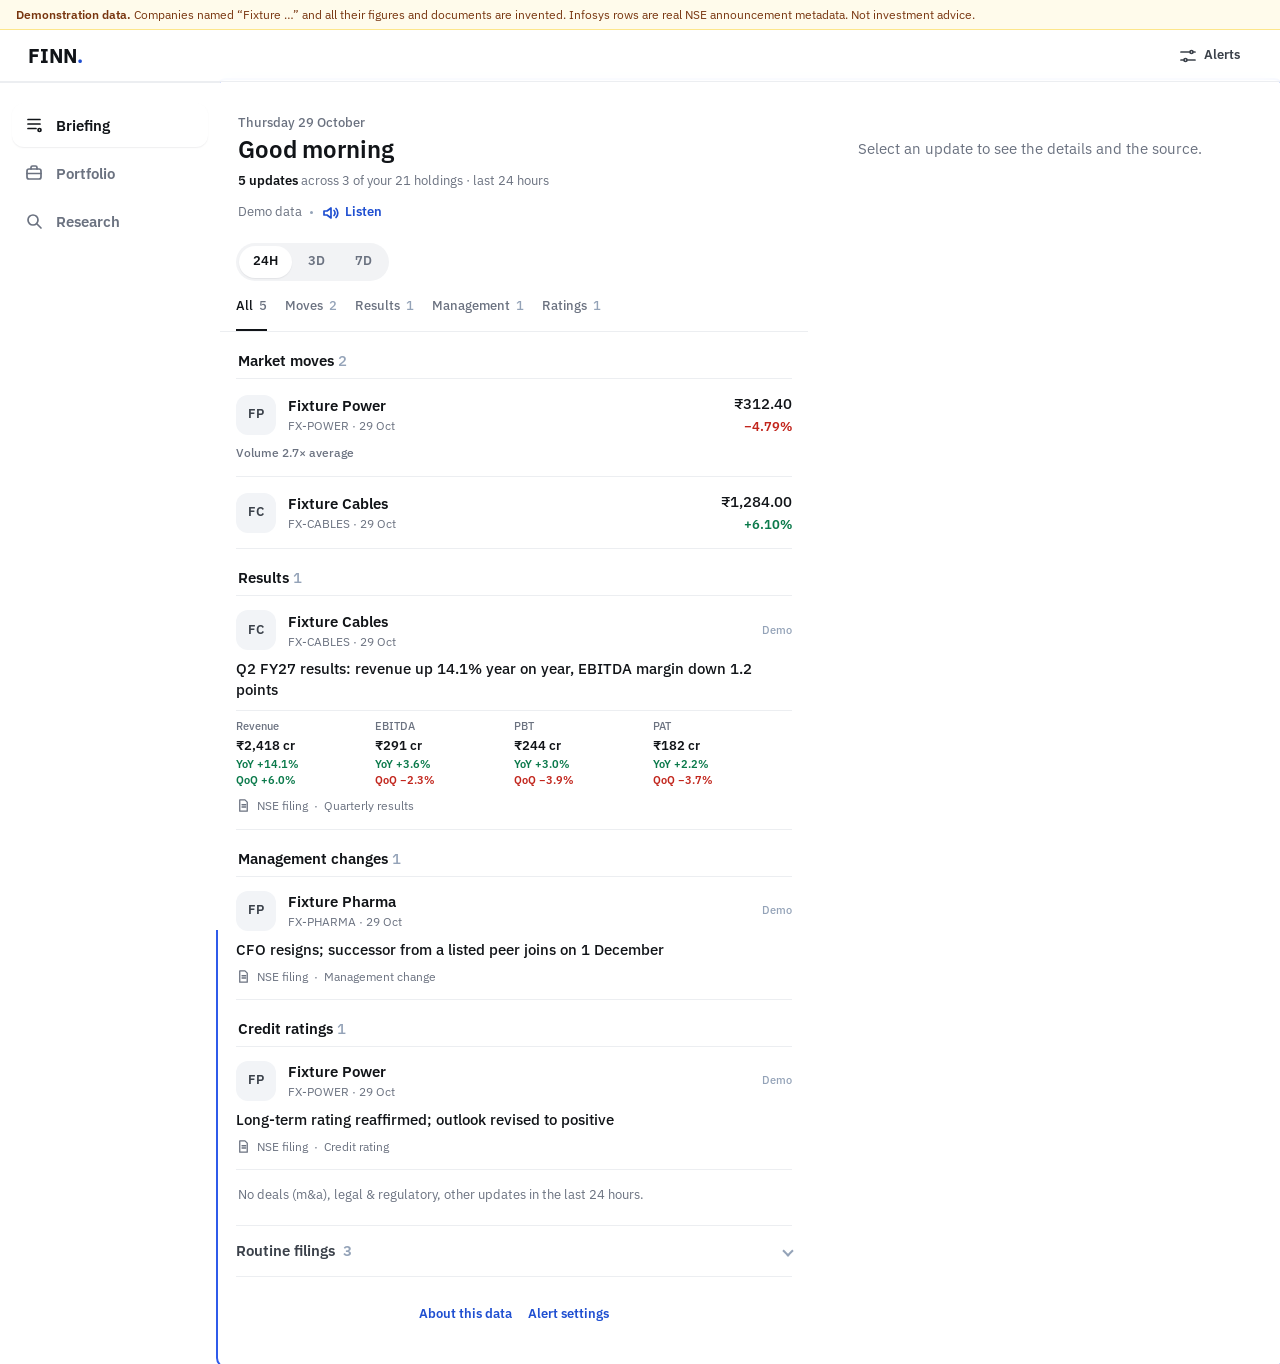
==== design/prototype/index.html @ c6825ba9 "FINN: Push briefing, Pull research, BSE filings" ====
<!DOCTYPE html>
<html lang="en-IN">
<head>
<meta charset="utf-8">
<meta name="viewport" content="width=device-width, initial-scale=1, viewport-fit=cover">
<title>FINN</title>
<meta name="theme-color" content="#FFFFFF">
<link rel="manifest" href="manifest.webmanifest">
<link rel="icon" href="icon.svg" type="image/svg+xml">
<link rel="apple-touch-icon" href="icon-192.png">
<meta name="apple-mobile-web-app-capable" content="yes">
<meta name="mobile-web-app-capable" content="yes">
<meta name="apple-mobile-web-app-title" content="FINN">
<link rel="preconnect" href="https://fonts.googleapis.com">
<link rel="preconnect" href="https://fonts.gstatic.com" crossorigin>
<link rel="stylesheet" href="https://fonts.googleapis.com/css2?family=IBM+Plex+Sans:ital,wght@0,400;0,500;0,600;0,700;1,400&display=swap">
<link rel="stylesheet" href="styles.css">
</head>
<body>
<a class="skip" href="#main">Skip to content</a>
<p class="banner" id="banner" role="note"><b>Demonstration data.</b> Companies named “Fixture …” and all their figures and documents are invented. Infosys rows are real NSE announcement metadata. Not investment advice.</p>
<header class="topbar">
  <a class="wordmark" href="#/briefing" aria-label="FINN home">FINN<span>.</span></a>
  <div class="top-actions">
    <button type="button" class="menu-btn" data-act="menu" aria-haspopup="dialog" aria-label="Alert settings">
      <svg class="ic" viewBox="0 0 20 20" aria-hidden="true"><path d="M3 6h9M15 6h2M3 14h3M9 14h8"/><circle cx="13.5" cy="6" r="1.5"/><circle cx="7.5" cy="14" r="1.5"/></svg><span class="lbl">Alerts</span>
    </button>
  </div>
</header>
<div class="frame">
  <nav class="nav" aria-label="Primary">
    <a href="#/briefing" data-nav="briefing"><svg class="ic" viewBox="0 0 20 20" aria-hidden="true"><path d="M4 4.5h12M4 9h12M4 13.5h8"/><circle cx="15.5" cy="15" r="1.5"/></svg>Briefing</a>
    <a href="#/portfolio" data-nav="portfolio"><svg class="ic" viewBox="0 0 20 20" aria-hidden="true"><rect x="3" y="6" width="14" height="10" rx="2"/><path d="M7 6V4.5A1.5 1.5 0 0 1 8.5 3h3A1.5 1.5 0 0 1 13 4.5V6M3 10.5h14"/></svg>Portfolio</a>
    <a href="#/research" data-nav="research"><svg class="ic" viewBox="0 0 20 20" aria-hidden="true"><circle cx="9" cy="9" r="5"/><path d="M13 13l4 4"/></svg>Research</a>
  </nav>
  <main id="main" tabindex="-1"><p class="empty" role="status">Loading FINN…</p></main>
</div>
<dialog id="dlg" aria-labelledby="dlg-title">
  <div class="dlg-in">
    <button type="button" class="dlg-close" aria-label="Close"><svg class="ic" viewBox="0 0 20 20" aria-hidden="true"><path d="M5 5l10 10M15 5L5 15"/></svg></button>
    <div id="dlg-body"></div>
  </div>
</dialog>
<div id="tip" role="tooltip" hidden></div>
<div id="toast" role="status" aria-live="polite" hidden></div>
<noscript><p style="padding:16px">FINN's prototype needs JavaScript.</p></noscript>
<script type="module" src="js/app.js"></script>
</body>
</html>
---- design/prototype/styles.css ----
/* FINN design system v3 — clean finance-app style (D-55). Tokens first; components after. */
:root {
  color-scheme: light;
  --bg: #F3F4F6;
  --surface: #FFFFFF;
  --ink: #0F172A;
  --ink-2: #334155;
  --muted: #64748B;
  --faint: #94A3B8;
  --rule: #E5E7EB;
  --rule-2: #D1D5DB;
  --accent: #2F5BEA;
  --accent-wash: #EEF2FF;
  --up: #047857;  --up-bg: #E6F6EF;
  --down: #C81E1E; --down-bg: #FDECEC;
  --part: #B45309; --part-bg: #FEF3E2;
  --s1: #3A6EA5; --s2: #C08A2E; --band: #C9D7EA;
  --focus: #2F5BEA;
  --sans: "IBM Plex Sans", system-ui, -apple-system, "Segoe UI", Roboto, sans-serif;
  --serif: var(--sans);
  --fs-xs: 12px; --fs-sm: 13px; --fs-md: 15px; --fs-lg: 17px; --fs-xl: 20px; --fs-2xl: 26px;
  --s-1: 4px; --s-2: 8px; --s-3: 12px; --s-4: 16px; --s-5: 20px; --s-6: 28px; --s-7: 40px;
  --r: 14px; --r-sm: 10px;
  --nav-h: 60px; --top-h: 52px; --rail-w: 220px;
  --shadow: 0 1px 2px rgba(15, 23, 42, .04), 0 1px 1px rgba(15, 23, 42, .03);
}
*, *::before, *::after { box-sizing: border-box; }
html { -webkit-text-size-adjust: 100%; }
body { margin: 0; background: var(--bg); color: var(--ink); font: 400 var(--fs-md)/1.45 var(--sans);
  font-variant-numeric: tabular-nums; -webkit-font-smoothing: antialiased; }
a { color: var(--accent); text-decoration: none; }
p { margin: 0 0 var(--s-2); }
button { font: inherit; color: inherit; }
:focus-visible { outline: 2px solid var(--focus); outline-offset: 2px; border-radius: 6px; }
.sr { position: absolute; width: 1px; height: 1px; overflow: hidden; clip: rect(0 0 0 0); white-space: nowrap; }
.skip { position: absolute; left: 8px; top: -40px; background: var(--surface); padding: 8px 12px; z-index: 50; border-radius: 8px; }
.skip:focus { top: 8px; }
.ic { width: 20px; height: 20px; fill: none; stroke: currentColor; stroke-width: 1.7; stroke-linecap: round; stroke-linejoin: round; flex: none; }
.ic.sm { width: 15px; height: 15px; }
.muted { color: var(--muted); } .small { font-size: var(--fs-sm); }
.note { font-size: var(--fs-sm); color: var(--muted); }
.caption { font-size: var(--fs-xs); color: var(--muted); margin-top: var(--s-2); }
.empty { color: var(--muted); padding: var(--s-4) 0; margin: 0; }

/* ---------- shell ---------- */
.banner { margin: 0; padding: 6px var(--s-4); background: #FFFBEB; color: #78350F; font-size: var(--fs-xs); border-bottom: 1px solid #FDE68A; }
.banner b { font-weight: 600; }
.banner.live { background: var(--surface); color: var(--muted); border-bottom-color: var(--rule); }
.topbar { position: sticky; top: 0; z-index: 10; height: var(--top-h); display: flex; align-items: center; justify-content: space-between;
  padding: 0 var(--s-4); background: rgba(243, 244, 246, .92); backdrop-filter: saturate(1.4) blur(10px); }
.wordmark { font: 700 20px/1 var(--sans); letter-spacing: -.005em; color: var(--ink); }
.wordmark span { color: var(--accent); }
.top-actions { display: flex; gap: 4px; }
.icon-btn, .menu-btn { width: 40px; height: 40px; display: grid; place-items: center; border: 0; border-radius: 999px; background: transparent; color: var(--ink-2); cursor: pointer; }
.icon-btn:hover, .menu-btn:hover { background: rgba(15, 23, 42, .06); }
.menu-btn .lbl { display: none; }
.nav { position: fixed; inset: auto 0 0 0; z-index: 10; display: grid; grid-template-columns: repeat(3, 1fr);
  height: calc(var(--nav-h) + env(safe-area-inset-bottom)); padding-bottom: env(safe-area-inset-bottom);
  background: var(--surface); border-top: 1px solid var(--rule); }
.nav a { display: flex; flex-direction: column; align-items: center; justify-content: center; gap: 3px; color: var(--faint); font-size: 11px; font-weight: 600; }
.nav a[aria-current="page"] { color: var(--accent); }
main { padding: var(--s-2) var(--s-4) calc(var(--nav-h) + var(--s-7)); outline: none; max-width: 720px; margin: 0 auto; }

/* ---------- primitives ---------- */
.card { background: var(--surface); border-radius: var(--r); box-shadow: var(--shadow); border: 1px solid rgba(229, 231, 235, .7); }
.card + .card { margin-top: var(--s-3); }
.list > .li + .li { border-top: 1px solid var(--rule); }
.pill { display: inline-flex; align-items: center; gap: 4px; padding: 3px 9px; border-radius: 999px; font-size: var(--fs-sm); font-weight: 600; white-space: nowrap; }
.pill.up { color: var(--up); background: var(--up-bg); } .pill.down { color: var(--down); background: var(--down-bg); }
.pill.flat { color: var(--muted); background: #F1F5F9; }
.chip-tag { display: inline-flex; align-items: center; gap: 4px; padding: 2px 8px; border-radius: 6px; font-size: 11px; font-weight: 600; color: var(--ink-2); background: #F1F5F9; white-space: nowrap; }
.chip-tag.warn { color: var(--part); background: var(--part-bg); }
.tag { display: inline-flex; align-items: center; margin-left: 6px; padding: 1px 6px; border-radius: 5px; font-size: 10.5px; font-weight: 600; color: var(--muted); background: #F1F5F9; letter-spacing: .01em; }
.tag.real { color: var(--accent); background: var(--accent-wash); margin-left: 0; }
.tag.news { color: var(--ink-2); background: #F1F5F9; margin-left: 0; }
.chg { white-space: nowrap; font-weight: 600; } .chg.up { color: var(--up); } .chg.down { color: var(--down); }
.btn { display: inline-flex; align-items: center; justify-content: center; gap: 6px; min-height: 40px; padding: 0 var(--s-4); border-radius: 999px;
  border: 1px solid var(--rule-2); background: var(--surface); font-size: var(--fs-sm); font-weight: 600; color: var(--ink); cursor: pointer; }
.btn:hover { border-color: var(--faint); }
.btn.primary { background: var(--accent); border-color: var(--accent); color: #fff; }
.btn.primary:hover { background: #2549C7; }
.btn.ghost { border-color: transparent; background: transparent; color: var(--accent); padding: 0 var(--s-2); }
.btn:disabled { opacity: .5; cursor: not-allowed; }
.btn[aria-pressed="true"] { border-color: var(--accent); color: var(--accent); }
.link { background: none; border: 0; padding: 0; color: var(--accent); cursor: pointer; font-size: inherit; font-weight: 600; }
.seg { display: inline-flex; padding: 3px; gap: 2px; border-radius: 999px; background: #E5E7EB; }
.seg-b { min-height: 32px; padding: 0 14px; border: 0; border-radius: 999px; background: transparent; font-size: var(--fs-sm); font-weight: 600; color: var(--muted); cursor: pointer; }
.seg-b[aria-pressed="true"] { background: var(--surface); color: var(--ink); box-shadow: var(--shadow); }
.avatar { width: 40px; height: 40px; flex: none; border-radius: 12px; display: grid; place-items: center; font-size: 13px; font-weight: 700;
  color: var(--accent); background: var(--accent-wash); letter-spacing: 0; }
.avatar.lg { width: 48px; height: 48px; border-radius: 14px; font-size: 16px; }
.back { display: inline-flex; align-items: center; gap: 2px; min-height: 40px; font-size: var(--fs-sm); font-weight: 600; color: var(--ink-2); margin-bottom: var(--s-1); }
.more { font-size: var(--fs-sm); font-weight: 600; }

/* ---------- briefing ---------- */
.hero { padding: var(--s-4) 2px var(--s-3); }
.hero .date { font-size: var(--fs-sm); color: var(--muted); font-weight: 500; margin-bottom: 2px; }
.hero h1 { font: 600 24px/1.2 var(--sans); letter-spacing: -.005em; margin: 0 0 var(--s-2); }
.hero .sum { font-size: var(--fs-md); color: var(--ink-2); margin-bottom: var(--s-3); }
.hero-meta { display: flex; align-items: center; flex-wrap: wrap; gap: var(--s-2); font-size: var(--fs-sm); color: var(--muted); }
.hero-meta .dot { width: 3px; height: 3px; border-radius: 50%; background: var(--faint); }
.hero-meta button { display: inline-flex; align-items: center; gap: 4px; background: none; border: 0; padding: 4px 0; color: var(--accent); font-weight: 600; font-size: var(--fs-sm); cursor: pointer; }
.toolbar { display: flex; align-items: center; justify-content: space-between; gap: var(--s-3); margin: var(--s-2) 0 var(--s-3); }
.chips { display: flex; gap: 8px; overflow-x: auto; scrollbar-width: none; margin: 0 calc(-1 * var(--s-4)) var(--s-3); padding: 2px var(--s-4); }
.chips::-webkit-scrollbar { display: none; }
.chip { flex: none; display: inline-flex; align-items: center; gap: 6px; min-height: 34px; padding: 0 14px; border-radius: 999px; border: 1px solid var(--rule-2);
  background: var(--surface); font-size: var(--fs-sm); font-weight: 600; color: var(--ink-2); cursor: pointer; }
.chip .n { color: var(--muted); font-weight: 600; }
.chip[aria-pressed="true"] { background: var(--ink); border-color: var(--ink); color: #fff; }
.chip[aria-pressed="true"] .n { color: rgba(255,255,255,.7); }
.chip.zero { color: var(--faint); }
.bsec { margin-top: var(--s-5); }
.sec-head { display: flex; align-items: baseline; justify-content: space-between; margin: 0 2px var(--s-2); }
.sec-title { font: 700 var(--fs-lg)/1.2 var(--sans); letter-spacing: 0; margin: 0; }
.sec-title .n { color: var(--faint); font-weight: 600; margin-left: 4px; }
.sec-sub { font-size: var(--fs-xs); color: var(--muted); }
.li { display: block; padding: 14px var(--s-4); color: var(--ink); position: relative; }
a.li:hover, .li.sel { background: #F8FAFC; }
.li.sel::before { content: ""; position: absolute; left: 0; top: 10px; bottom: 10px; width: 3px; border-radius: 3px; background: var(--accent); }
.li.older { opacity: .72; }
.li-top { display: flex; align-items: center; gap: var(--s-3); }
.li-co { flex: 1; min-width: 0; }
.li-co .nm { display: block; font-weight: 600; font-size: var(--fs-md); white-space: nowrap; overflow: hidden; text-overflow: ellipsis; }
.li-co .sub { display: block; font-size: var(--fs-xs); color: var(--muted); }
.li-right { text-align: right; }
.li-right .px { display: block; font-weight: 600; font-size: var(--fs-md); }
.li-head { font-size: var(--fs-md); font-weight: 500; line-height: 1.4; margin: 8px 0 0; display: -webkit-box; -webkit-line-clamp: 3; -webkit-box-orient: vertical; overflow: hidden; }
.li-meta { display: flex; align-items: center; flex-wrap: wrap; gap: 6px; margin-top: 8px; font-size: var(--fs-xs); color: var(--muted); }
.li-tags { display: flex; gap: 6px; flex-wrap: wrap; margin-top: 8px; }
.tiles { display: grid; grid-template-columns: repeat(4, 1fr); gap: 6px; margin-top: 10px; }
.tile { background: #F8FAFC; border-radius: var(--r-sm); padding: 8px; min-width: 0; }
.tile .k { display: block; font-size: 10.5px; color: var(--muted); font-weight: 600; text-transform: uppercase; letter-spacing: .04em; }
.tile .v { display: block; font-size: var(--fs-sm); font-weight: 700; margin: 2px 0 1px; white-space: nowrap; }
.tile .c { display: block; font-size: 11px; font-weight: 600; white-space: nowrap; }
.tile .c.up { color: var(--up); } .tile .c.down { color: var(--down); } .tile .c.na { color: var(--faint); }
.foot-links { display: flex; justify-content: center; gap: var(--s-4); margin: var(--s-6) 0 0; font-size: var(--fs-sm); }
.routine { margin-top: var(--s-5); }
.disclose { width: 100%; display: flex; align-items: center; gap: var(--s-2); min-height: 52px; padding: 0 var(--s-4); background: var(--surface); border: 1px solid rgba(229,231,235,.7);
  border-radius: var(--r); font-size: var(--fs-md); font-weight: 600; color: var(--ink-2); cursor: pointer; text-align: left; box-shadow: var(--shadow); }
.disclose .count { color: var(--faint); }
.disclose .chev { margin-left: auto; width: 8px; height: 8px; border-right: 2px solid var(--faint); border-bottom: 2px solid var(--faint); transform: rotate(45deg); }
.disclose[aria-expanded="true"] { border-radius: var(--r) var(--r) 0 0; }
.disclose[aria-expanded="true"] .chev { transform: rotate(-135deg); }
.rlist { list-style: none; margin: 0; padding: 0; background: var(--surface); border: 1px solid rgba(229,231,235,.7); border-top: 0; border-radius: 0 0 var(--r) var(--r); }
.rlist li { padding: 12px var(--s-4); border-top: 1px solid var(--rule); font-size: var(--fs-sm); display: grid; gap: 2px; }
.rlist li:first-child { border-top: 0; }
.rlist .meta { font-size: var(--fs-xs); color: var(--muted); }
.rlist .rt { color: var(--ink-2); }
.hidden-note { margin-top: var(--s-4); font-size: var(--fs-sm); color: var(--muted); text-align: center; }
.empty-card { padding: var(--s-6) var(--s-4); text-align: center; color: var(--muted); }

/* management change */
.person { margin-top: 10px; padding: 10px 12px; border-radius: var(--r-sm); background: #F8FAFC; }
.person-row { display: grid; grid-template-columns: auto 1fr; gap: 2px 10px; font-size: var(--fs-sm); }
.person-row .pk { color: var(--muted); } .person-row .pv { font-weight: 600; }
.person-bio { margin: 6px 0 0; font-size: var(--fs-sm); color: var(--ink-2); line-height: 1.5; }
.person-card .kv { margin-bottom: 8px; }
.person-brief { font-size: var(--fs-md); line-height: 1.6; color: var(--ink); margin: 8px 0 4px; }
.bio { margin: 8px 0 0; padding-left: 18px; font-size: var(--fs-sm); color: var(--ink-2); line-height: 1.55; }
.bio li { margin-bottom: 6px; }
.src-chip { display: inline-block; margin-left: 4px; padding: 0 6px; border-radius: 5px; background: var(--accent-wash); color: var(--accent); font-size: 11px; font-weight: 600; }
.more-row { width: 100%; min-height: 48px; border: 0; border-top: 1px solid var(--rule); background: transparent; color: var(--accent);
  font-size: var(--fs-sm); font-weight: 600; cursor: pointer; border-radius: 0 0 var(--r) var(--r); }
.empty-line { margin: var(--s-4) 2px 0; font-size: var(--fs-sm); color: var(--muted); }

/* touch feedback: every tappable surface responds the same way */
a.li:active, .more-row:active, .disclose:active { background: #EEF2F7; }
.btn:active, .chip:active, .seg-b:active, .icon-btn:active, .menu-btn:active, .remove:active { transform: scale(.97); }
.btn, .chip, .seg-b, .icon-btn, .menu-btn, .remove { transition: transform .08s ease, background-color .12s ease, border-color .12s ease; -webkit-tap-highlight-color: transparent; }
a, button { -webkit-tap-highlight-color: transparent; }
[aria-busy="true"] { cursor: progress; opacity: .7; }
dialog[open] { animation: sheet-up .2s ease-out; }
dialog[open]::backdrop { animation: fade-in .2s ease-out; }
@keyframes sheet-up { from { transform: translateY(24px); opacity: 0; } to { transform: none; opacity: 1; } }
@keyframes fade-in { from { opacity: 0; } to { opacity: 1; } }
#toast:not([hidden]) { animation: fade-in .15s ease-out; }

/* ---------- detail ---------- */
.detail { padding-top: var(--s-2); }
.detail .head { display: flex; gap: var(--s-3); align-items: center; margin-bottom: var(--s-3); }
.detail h2 { font: 700 var(--fs-xl)/1.3 var(--sans); letter-spacing: 0; margin: 0 0 var(--s-3); }
.detail h3, .label { font: 700 var(--fs-xs)/1 var(--sans); text-transform: uppercase; letter-spacing: .06em; color: var(--muted); margin: var(--s-5) 0 var(--s-2); }
.label .count, .label .muted { text-transform: none; letter-spacing: 0; }
.detail .lede, .lede { font-size: var(--fs-md); color: var(--ink-2); }
.detail .box { padding: var(--s-4); }
.detail-actions { display: flex; flex-wrap: wrap; gap: var(--s-2); margin-top: var(--s-4); }
.passage { margin: 0; padding: var(--s-3) var(--s-4); background: #F8FAFC; border-radius: var(--r-sm); border-left: 3px solid var(--accent); font-size: var(--fs-sm); line-height: 1.55; color: var(--ink-2); }
.kv { margin: 0; display: grid; gap: 0; }
.kv div { display: flex; justify-content: space-between; gap: var(--s-3); padding: 10px 0; border-top: 1px solid var(--rule); font-size: var(--fs-sm); }
.kv div:first-child { border-top: 0; }
.kv dt { color: var(--muted); } .kv dd { margin: 0; font-weight: 600; text-align: right; }
.reasons { margin: 0; padding-left: 18px; font-size: var(--fs-sm); color: var(--ink-2); }
details.why-rank summary { cursor: pointer; font-size: var(--fs-sm); font-weight: 600; color: var(--accent); list-style: none; min-height: 32px; display: flex; align-items: center; }
.pane-empty { color: var(--muted); padding-top: var(--s-7); text-align: center; }
.src, .cite { display: inline-flex; align-items: center; gap: 5px; background: none; border: 0; padding: 0; cursor: pointer; font-size: var(--fs-sm); font-weight: 600; color: var(--accent); text-align: left; }
.cite { padding: 0 5px; border-radius: 5px; background: var(--accent-wash); font-size: 11px; line-height: 17px; vertical-align: 2px; }

/* ---------- portfolio & company ---------- */
.searchbox { position: relative; margin: var(--s-2) 0 var(--s-3); }
.searchbox .ic { position: absolute; left: 14px; top: 13px; color: var(--faint); }
.searchbox input, .search input { width: 100%; min-height: 46px; padding: 0 14px 0 42px; border-radius: 12px; border: 1px solid var(--rule-2); background: var(--surface); font: inherit; color: var(--ink); }
.search input { padding-left: 14px; }
.searchbox input:focus, .search input:focus { outline: none; border-color: var(--accent); box-shadow: 0 0 0 3px var(--accent-wash); }
.results-pop .li { display: flex; align-items: center; gap: var(--s-3); }
.results-pop .add { display: flex; gap: 6px; }
.results-pop .btn { min-height: 32px; padding: 0 12px; }
.ph-head { display: flex; align-items: flex-end; justify-content: space-between; gap: var(--s-3); }
.remove { width: 32px; height: 32px; border-radius: 999px; border: 1px solid var(--rule-2); background: var(--surface); color: var(--down); cursor: pointer; display: grid; place-items: center; }
.co-hero { padding: var(--s-2) 2px var(--s-3); }
.co-hero .row1 { display: flex; align-items: center; gap: var(--s-3); }
.co-hero h1 { font: 700 var(--fs-xl)/1.2 var(--sans); margin: 0; letter-spacing: 0; }
.co-hero .sub { font-size: var(--fs-xs); color: var(--muted); }
.co-hero .quote { display: flex; align-items: baseline; gap: var(--s-2); margin-top: var(--s-3); }
.co-hero .big { font: 700 28px/1 var(--sans); letter-spacing: -.005em; }
.co-hero .asof { font-size: var(--fs-xs); color: var(--muted); margin-top: 4px; }
.spark { margin-top: var(--s-3); }
.tabs { position: sticky; top: var(--top-h); z-index: 5; display: flex; gap: 4px; overflow-x: auto; scrollbar-width: none; margin: var(--s-2) calc(-1 * var(--s-4)) var(--s-3);
  padding: 6px var(--s-4); background: rgba(243, 244, 246, .94); backdrop-filter: blur(8px); }
.tabs::-webkit-scrollbar { display: none; }
.tabs a { flex: none; min-height: 34px; display: flex; align-items: center; padding: 0 14px; border-radius: 999px; font-size: var(--fs-sm); font-weight: 600; color: var(--muted); }
.tabs a[aria-current="page"] { background: var(--ink); color: #fff; }
.stats { display: grid; grid-template-columns: repeat(2, 1fr); }
.stats div { padding: 12px var(--s-4); border-top: 1px solid var(--rule); }
.stats div:nth-child(-n+2) { border-top: 0; }
.stats div:nth-child(odd) { border-right: 1px solid var(--rule); }
.stats dt { font-size: var(--fs-xs); color: var(--muted); }
.stats dd { margin: 2px 0 0; font-weight: 700; font-size: var(--fs-md); }
.about { padding: var(--s-4); font-size: var(--fs-sm); color: var(--ink-2); line-height: 1.6; }
.doc-row { display: flex; align-items: center; justify-content: space-between; gap: var(--s-3); }
.doc-links { display: flex; gap: 6px; flex-wrap: wrap; }

/* ---------- tables, charts (shared) ---------- */
.tbl { width: 100%; border-collapse: collapse; font-size: var(--fs-sm); }
.tbl th, .tbl td { padding: 10px 8px; border-bottom: 1px solid var(--rule); text-align: left; font-weight: 400; }
.tbl thead th { font-size: var(--fs-xs); color: var(--muted); font-weight: 600; }
.tbl th[scope="row"] { color: var(--ink-2); font-weight: 500; }
.tbl .n { text-align: right; white-space: nowrap; }
.tbl tbody tr:last-child th, .tbl tbody tr:last-child td { border-bottom: 0; }
.card > .tbl th:first-child, .card > .scroll .tbl th:first-child { padding-left: var(--s-4); }
.card > .tbl td:last-child, .card > .scroll .tbl td:last-child, .card > .tbl th:last-child, .card > .scroll .tbl th:last-child { padding-right: var(--s-4); }
.scroll { overflow-x: auto; -webkit-overflow-scrolling: touch; }
.tbl.wide { min-width: 520px; }
.fig { margin: 0; padding: var(--s-4); }
.fig figcaption { display: flex; flex-direction: column; margin-bottom: var(--s-2); }
.fig figcaption b { font-weight: 700; } .fig figcaption span { font-size: var(--fs-xs); color: var(--muted); }
.chart { width: 100%; min-height: 40px; }
.chart svg { display: block; overflow: visible; }
.chart .grid { stroke: var(--rule); stroke-width: 1; shape-rendering: crispEdges; }
.chart .axis { stroke: var(--rule-2); }
.chart .tick { font: 500 11px var(--sans); fill: var(--faint); }
.chart .val { font: 700 12px var(--sans); fill: var(--ink); }
.chart .m-base { fill: #C7D2FE; } .chart .m-accent, .chart .s1 { fill: var(--accent); } .chart .s2 { fill: var(--s2); }
.chart .line { fill: none; stroke: var(--accent); stroke-width: 2; stroke-linejoin: round; stroke-linecap: round; }
.chart .line.up { stroke: var(--up); } .chart .line.down { stroke: var(--down); }
.chart .area.up { fill: var(--up-bg); } .chart .area.down { fill: var(--down-bg); }
.chart .dot { fill: var(--accent); stroke: var(--surface); stroke-width: 2; }
.chart .hit { fill: transparent; } .chart .hit:hover { fill: rgba(15, 23, 42, .04); }
.chart .bandr { fill: var(--band); } .chart .actual { stroke: var(--ink); stroke-width: 2; }
.legend { list-style: none; display: flex; gap: var(--s-4); margin: 0 0 var(--s-2); padding: 0; font-size: var(--fs-xs); color: var(--ink-2); }
.legend li { display: inline-flex; align-items: center; gap: 6px; }
.sw { width: 10px; height: 10px; border-radius: 3px; } .sw.s1 { background: var(--accent); } .sw.s2 { background: var(--s2); }
#tip { position: fixed; z-index: 40; pointer-events: none; padding: 5px 9px; border-radius: 8px; background: var(--ink); color: #fff; font-size: var(--fs-xs); white-space: nowrap; }
.tview summary { cursor: pointer; font-size: var(--fs-sm); color: var(--accent); font-weight: 600; min-height: 40px; display: flex; align-items: center; padding: 0 var(--s-4); }

/* ---------- fixture dossier, ledger, research (kept from v2) ---------- */
.page-head { padding: var(--s-3) 2px; }
.kicker { font-size: var(--fs-xs); color: var(--muted); font-weight: 600; text-transform: uppercase; letter-spacing: .05em; margin-bottom: var(--s-1); }
.h1 { font: 700 var(--fs-2xl)/1.15 var(--sans); letter-spacing: -.005em; margin: 0 0 var(--s-2); }
.h2 { font: 700 var(--fs-xl)/1.3 var(--sans); margin: 0 0 var(--s-2); }
.h3 { font: 600 var(--fs-md)/1.35 var(--sans); margin: 0; }
.meta { font-size: var(--fs-xs); color: var(--muted); margin: 0 0 var(--s-1); display: flex; flex-wrap: wrap; align-items: center; gap: 2px; }
.meta .co { color: var(--ink-2); font-weight: 600; } .dot-sep { margin: 0 4px; }
.co-head .price .pv { font-size: var(--fs-xl); font-weight: 700; }
.secnav { position: sticky; top: var(--top-h); z-index: 5; display: flex; gap: 4px; overflow-x: auto; margin: var(--s-3) 0; padding: 6px 0; background: var(--bg); }
.secnav a { flex: none; min-height: 34px; display: flex; align-items: center; padding: 0 14px; border-radius: 999px; font-size: var(--fs-sm); font-weight: 600; color: var(--muted); }
.secnav a[aria-current="page"] { background: var(--ink); color: #fff; }
.sec > * + * { margin-top: var(--s-3); }
.facts { display: grid; grid-template-columns: 1fr 1fr; margin: 0; background: var(--surface); border-radius: var(--r); }
.facts div { padding: 12px var(--s-4); border-bottom: 1px solid var(--rule); }
.facts dt { font-size: var(--fs-xs); color: var(--muted); } .facts dd { margin: 2px 0 0; font-weight: 700; }
.facts small { display: block; font-size: var(--fs-xs); font-weight: 500; color: var(--muted); }
.share { display: inline-block; width: 64px; height: 6px; margin-right: 8px; vertical-align: 1px; background: linear-gradient(var(--accent), var(--accent)) no-repeat left / var(--w) 100%, var(--rule); border-radius: 3px; }
.ledger { list-style: none; margin: 0; padding: 0; }
.lrow { padding: var(--s-4); background: var(--surface); border-radius: var(--r); margin-top: var(--s-3); }
.lhead { display: flex; justify-content: space-between; align-items: baseline; gap: var(--s-3); }
.status { flex: none; font-size: var(--fs-xs); font-weight: 700; padding: 3px 9px; border-radius: 999px; background: #F1F5F9; color: var(--ink-2); }
.status.ok { color: var(--up); background: var(--up-bg); } .status.part { color: var(--part); background: var(--part-bg); }
.status.miss { color: var(--down); background: var(--down-bg); } .status.na { color: var(--muted); }
.said { margin: var(--s-3) 0; padding-left: var(--s-3); border-left: 3px solid var(--rule-2); font-style: italic; color: var(--ink); }
.said footer { font-style: normal; font-size: var(--fs-xs); color: var(--muted); margin-top: 2px; }
.chart.strip { margin: var(--s-3) 0; max-width: 520px; }
.why { color: var(--ink-2); font-size: var(--fs-sm); margin: var(--s-1) 0 0; }
.ask { margin-top: var(--s-3); background: var(--surface); border: 1px solid var(--rule-2); border-radius: var(--r); padding: var(--s-3) var(--s-4); }
.ask:focus-within { border-color: var(--accent); box-shadow: 0 0 0 3px var(--accent-wash); }
.ask-co { display: flex; align-items: center; gap: var(--s-2); font-size: var(--fs-sm); color: var(--muted); padding-bottom: var(--s-2); border-bottom: 1px solid var(--rule); }
.ask select { min-height: 36px; padding: 0 var(--s-2); border-radius: 8px; border: 1px solid var(--rule-2); background: var(--surface); font: inherit; max-width: 100%; }
.ask textarea { display: block; width: 100%; border: 0; padding: var(--s-3) 0; resize: vertical; min-height: 64px; font: inherit; font-size: var(--fs-lg); background: transparent; color: var(--ink); }
.ask textarea:focus { outline: none; }
.ask-foot { display: flex; align-items: center; justify-content: space-between; gap: var(--s-3); }
.ask-foot .note { margin: 0; }
.examples { margin-top: var(--s-4); } .examples ul { list-style: none; margin: 0; padding: 0; }
.examples li { padding: 6px 0; font-size: var(--fs-sm); } .label-sm { font-size: var(--fs-xs); color: var(--muted); }
.notes { margin-top: var(--s-4); }
.note-card { padding: var(--s-4); background: var(--surface); border-radius: var(--r); margin-top: var(--s-3); }
.findings, .srcs { margin: 0; padding-left: 20px; } .findings li, .srcs li { margin-bottom: var(--s-2); }
.note-foot { display: flex; flex-wrap: wrap; gap: var(--s-3); align-items: center; margin-top: var(--s-4); }
.fu { font-size: var(--fs-sm); color: var(--muted); display: flex; flex-wrap: wrap; gap: 4px var(--s-3); }
.crow { display: grid; grid-template-columns: 1fr auto; padding: 12px var(--s-4); color: var(--ink); background: var(--surface); border-bottom: 1px solid var(--rule); }
.clist { list-style: none; margin: 0; padding: 0; border-radius: var(--r); overflow: hidden; }
.cname { font-weight: 600; } .csym { grid-row: 2; font-size: var(--fs-xs); color: var(--muted); }
.cstate { grid-row: 1 / span 2; grid-column: 2; align-self: center; font-size: var(--fs-xs); color: var(--muted); }

/* ---------- dialog ---------- */
dialog { width: min(560px, 100vw); max-height: 88vh; margin: auto auto 0; padding: 0; border: 0; border-radius: 20px 20px 0 0; background: var(--surface); color: var(--ink); box-shadow: 0 -8px 40px rgba(15,23,42,.18); }
dialog::backdrop { background: rgba(15, 23, 42, .4); }
.dlg-in { padding: var(--s-5) var(--s-4) calc(var(--s-5) + env(safe-area-inset-bottom)); position: relative; }
.dlg-close { position: absolute; right: var(--s-2); top: var(--s-2); width: 40px; height: 40px; display: grid; place-items: center; background: #F1F5F9; border: 0; border-radius: 999px; cursor: pointer; color: var(--ink-2); }
.settings fieldset { border: 0; padding: 0; margin: 0 0 var(--s-5); }
.settings legend { font: 700 var(--fs-xs)/1 var(--sans); text-transform: uppercase; letter-spacing: .06em; color: var(--muted); padding: 0 0 var(--s-2); }
.field { display: flex; justify-content: space-between; align-items: center; gap: var(--s-3); padding: 8px 0; font-size: var(--fs-sm); }
.inp { display: inline-flex; align-items: center; gap: 6px; color: var(--muted); white-space: nowrap; }
.settings input[type=number] { width: 76px; min-height: 40px; padding: 0 10px; text-align: right; border: 1px solid var(--rule-2); border-radius: 10px; font: inherit; }
.check { display: flex; align-items: center; gap: var(--s-3); min-height: 40px; font-size: var(--fs-sm); }
.check input { width: 20px; height: 20px; accent-color: var(--accent); }
.hold { font-size: var(--fs-sm); color: var(--ink-2); }
.dlg-actions { display: flex; justify-content: space-between; align-items: center; }
code { font-size: .9em; background: #F1F5F9; padding: 1px 5px; border-radius: 5px; }

#toast { position: fixed; left: 50%; bottom: calc(var(--nav-h) + 16px + env(safe-area-inset-bottom)); transform: translateX(-50%); z-index: 30;
  max-width: min(92vw, 520px); padding: 12px 16px; border-radius: 14px; background: var(--ink); color: #fff; font-size: var(--fs-sm); box-shadow: 0 8px 30px rgba(15,23,42,.25); }

/* ---------- breakpoints ---------- */
@media (min-width: 768px) {
  main { padding: var(--s-4) var(--s-6) calc(var(--nav-h) + var(--s-7)); }
  .topbar { padding: 0 var(--s-6); }
  .stats { grid-template-columns: repeat(3, 1fr); }
  .stats div:nth-child(-n+3) { border-top: 0; } .stats div:nth-child(odd) { border-right: 0; } .stats div:not(:nth-child(3n)) { border-right: 1px solid var(--rule); }
  dialog { margin: auto; border-radius: 20px; }
  .dlg-in { padding: var(--s-6); }
  .menu-btn { width: auto; padding: 0 12px; gap: 6px; display: inline-flex; align-items: center; font-size: var(--fs-sm); font-weight: 600; }
  .menu-btn .lbl { display: inline; }
}
@media (min-width: 1024px) {
  .frame { display: grid; grid-template-columns: var(--rail-w) minmax(0, 1fr); }
  .nav { position: sticky; top: var(--top-h); align-self: start; height: calc(100vh - var(--top-h)); display: flex; flex-direction: column; gap: 4px;
    padding: var(--s-5) var(--s-3); border-top: 0; background: transparent; }
  .nav a { flex-direction: row; justify-content: flex-start; gap: var(--s-3); min-height: 44px; padding: 0 var(--s-3); border-radius: 12px; font-size: var(--fs-md); color: var(--muted); }
  .nav a[aria-current="page"] { background: var(--surface); color: var(--ink); box-shadow: var(--shadow); }
  main { max-width: none; margin: 0; padding: var(--s-4) var(--s-7) var(--s-7) var(--s-4); }
  main > :not(.split) { max-width: 760px; }
  .split { display: grid; grid-template-columns: minmax(0, 1fr) minmax(360px, 420px); gap: var(--s-6); align-items: start; }
  .pane { position: sticky; top: calc(var(--top-h) + var(--s-3)); max-height: calc(100vh - var(--top-h) - var(--s-5)); overflow: auto; }
  .pane .detail { background: var(--surface); border-radius: var(--r); padding: var(--s-5); box-shadow: var(--shadow); }
}
@media (prefers-reduced-motion: reduce) { * { scroll-behavior: auto !important; transition: none !important; animation: none !important; } }
@media (forced-colors: active) { .pill, .chip[aria-pressed="true"], .seg-b[aria-pressed="true"] { outline: 1px solid; } }

/* ---- v3.2: portfolio edit (Add / Delete), selection rows, movers strip ---- */
.btn.danger { border-color: var(--down); color: var(--down); background: var(--surface); }
.btn.danger:not(:disabled):hover { background: var(--down-bg); }
.btn.danger[data-armed="1"] { background: var(--down); color: #fff; }
.editbar { display: flex; align-items: center; gap: var(--s-2); margin: 0 0 var(--s-3); flex-wrap: wrap; }
.editbar .note { margin: 0 0 0 auto; }
.li-select { display: flex; align-items: center; gap: 12px; width: 100%; padding: 14px var(--s-4); text-align: left; font: inherit; color: inherit;
  background: none; border: 0; cursor: pointer; -webkit-tap-highlight-color: transparent; }
.li-select[aria-pressed="true"] { background: var(--accent-wash); }
.tick { flex: none; width: 22px; height: 22px; border-radius: 6px; border: 1.5px solid var(--faint); display: grid; place-items: center; }
.li-select[aria-pressed="true"] .tick { background: var(--accent); border-color: var(--accent); }
.li-select[aria-pressed="true"] .tick .ic { stroke: #fff; }
.chev-r { flex: none; width: 8px; height: 8px; border-right: 1.5px solid var(--faint); border-bottom: 1.5px solid var(--faint); transform: rotate(-45deg); margin-left: auto; }
.movers { display: grid; grid-template-columns: repeat(auto-fill, minmax(150px, 1fr)); gap: 0; }
.mover { display: flex; align-items: center; justify-content: space-between; gap: 8px; padding: 10px 14px; color: inherit;
  border-bottom: 1px solid var(--rule); min-height: 44px; }
.mover .nm { font-weight: 600; font-size: 14px; overflow: hidden; text-overflow: ellipsis; white-space: nowrap; }

/* ---- v3.3: Research (Pull) ---- */
.co-hero .dig { margin-top: var(--s-3); width: 100%; }
.pick-grid { display: grid; grid-template-columns: repeat(auto-fill, minmax(140px, 1fr)); gap: var(--s-2); margin-bottom: var(--s-4); }
.pick { display: grid; grid-template-columns: auto 1fr; grid-template-rows: auto auto; column-gap: 10px; align-items: center;
  padding: 10px 12px; background: var(--surface); border: 1px solid var(--rule); border-radius: var(--r-sm); color: var(--ink); min-height: 56px; }
.pick .avatar { grid-row: span 2; }
.pick .nm { font-weight: 600; font-size: var(--fs-sm); overflow: hidden; text-overflow: ellipsis; white-space: nowrap; }
.pick .sub { font-size: var(--fs-xs); color: var(--muted); }
.r-head { display: flex; align-items: center; gap: var(--s-3); padding: var(--s-4) 0 var(--s-2); }
.r-id { flex: 1; min-width: 0; } .r-id h1 { margin: 0; font-size: var(--fs-xl); line-height: 1.2; }
.r-id .sub { margin: 2px 0 0; color: var(--muted); font-size: var(--fs-xs); }
.r-act { display: flex; gap: 2px; }
.r-nav { display: flex; gap: var(--s-2); overflow-x: auto; position: sticky; top: var(--top-h); z-index: 5; background: var(--bg);
  padding: var(--s-2) 0; margin: 0 0 var(--s-2); scrollbar-width: none; }
.r-nav::-webkit-scrollbar { display: none; }
.r-nav button { cursor: pointer; font: inherit; flex: none; padding: 6px 12px; border-radius: 999px; border: 1px solid var(--rule-2); background: var(--surface); color: var(--ink-2); font-size: var(--fs-sm); font-weight: 500; }
.r-sec { scroll-margin-top: calc(var(--top-h) + 52px); margin-bottom: var(--s-5); }
.r-sub { color: var(--muted); font-size: var(--fs-xs); margin: -4px 0 var(--s-2); }
.r-body { padding: var(--s-4); }
.r-h3 { font-size: var(--fs-md); margin: var(--s-4) 0 var(--s-2); } .r-body > .r-h3:first-child { margin-top: 0; }
.claims, .obs { margin: 0; padding-left: 18px; } .claims li, .obs li { margin: 0 0 var(--s-2); line-height: 1.5; }
.obs li::marker { color: var(--faint); } .obs li.t-good::marker { color: var(--up); } .obs li.t-watch::marker { color: var(--part); }
.cite { display: inline-grid; place-items: center; min-width: 20px; height: 18px; padding: 0 5px; margin-left: 4px; vertical-align: 1px;
  border-radius: 6px; border: 1px solid var(--rule-2); background: var(--accent-wash); color: var(--accent); font-size: 11px; font-weight: 700; cursor: pointer; }
.cite:active { transform: scale(.94); }
.gaps { font-size: var(--fs-sm); color: var(--muted); margin: var(--s-2) 0 0; }
.glance { display: grid; grid-template-columns: repeat(2, 1fr); gap: var(--s-2); }
@media (min-width: 640px) { .glance { grid-template-columns: repeat(4, 1fr); } }
.g-tile { background: var(--surface); border: 1px solid var(--rule); border-radius: var(--r-sm); padding: 12px; display: flex; flex-direction: column; gap: 2px; }
.g-tile .k { font-size: var(--fs-xs); color: var(--muted); } .g-tile .v { font-size: var(--fs-lg); font-weight: 700; } .g-tile .s { font-size: 11px; color: var(--faint); }
.ledger-score { margin: 0 0 var(--s-3); font-size: var(--fs-sm); color: var(--ink-2); }
.ledger { display: flex; flex-direction: column; }
.lr { padding: var(--s-3) 0; border-top: 1px solid var(--rule); } .lr:first-child { border-top: 0; padding-top: 0; }
.lr-top { display: flex; justify-content: space-between; align-items: center; gap: var(--s-2); }
.said { font-size: var(--fs-xs); color: var(--muted); font-weight: 600; text-transform: uppercase; letter-spacing: .02em; }
.verdict { font-size: var(--fs-xs); font-weight: 700; padding: 3px 8px; border-radius: 999px; background: var(--bg); color: var(--ink-2); white-space: nowrap; }
.verdict.up { background: var(--up-bg); color: var(--up); } .verdict.down { background: var(--down-bg); color: var(--down); }
.verdict.acc { background: var(--accent-wash); color: var(--accent); }
.lr-st { margin: 6px 0; font-weight: 500; }
.lr-kv { display: grid; grid-template-columns: 1fr 1fr; gap: var(--s-2); margin: 0 0 6px; }
.lr-kv dt { font-size: 11px; color: var(--muted); } .lr-kv dd { margin: 0; font-size: var(--fs-sm); font-weight: 600; }
.lr details summary { font-size: var(--fs-xs); color: var(--accent); cursor: pointer; padding: 4px 0; }
.stats .per { font-size: 11px; color: var(--faint); margin: 0; }
.bb-grid { display: grid; gap: var(--s-4); } @media (min-width: 720px) { .bb-grid { grid-template-columns: 1fr 1fr; } }
.bb h3 { margin-top: 0; } .bb.bull h3 { color: var(--up); } .bb.bear h3 { color: var(--down); }
.docs { list-style: none; margin: 0; padding: 0; } .docs li { display: flex; flex-direction: column; gap: 2px; padding: 10px 0; border-top: 1px solid var(--rule); }
.docs li:first-child { border-top: 0; padding-top: 0; } .docs .dk { font-size: 11px; color: var(--muted); text-transform: uppercase; letter-spacing: .02em; }
.docs a { font-weight: 600; display: inline-flex; gap: 4px; align-items: center; } .docs .muted { font-size: var(--fs-xs); }
.r-progress { padding: var(--s-3) var(--s-4); margin-bottom: var(--s-3); }
.r-progress ol { list-style: none; margin: 0; padding: 0; display: grid; gap: 6px; font-size: var(--fs-sm); }
.r-progress li { display: flex; gap: 8px; align-items: baseline; color: var(--muted); }
.r-progress .dot { flex: none; width: 16px; height: 16px; border-radius: 50%; border: 1.5px solid var(--rule-2); display: inline-grid; place-items: center; font-size: 10px; font-weight: 700; }
.r-progress .st-done { color: var(--ink-2); } .r-progress .st-done .dot { background: var(--up); border-color: var(--up); color: #fff; }
.r-progress .st-running { color: var(--ink); font-weight: 600; } .r-progress .st-running .dot { border-color: var(--accent); border-top-color: transparent; animation: spin .8s linear infinite; }
.r-progress .st-failed .dot { border-color: var(--down); color: var(--down); } .r-progress .st-skipped .dot { color: var(--faint); }
@keyframes spin { to { transform: rotate(360deg); } }
.skeleton { display: grid; gap: 8px; margin-bottom: 8px; } .skeleton span { height: 10px; border-radius: 6px; background: linear-gradient(90deg, var(--rule) 0, #F1F5F9 50%, var(--rule) 100%); background-size: 200% 100%; animation: shimmer 1.2s infinite; }
.skeleton span:nth-child(2) { width: 85%; } .skeleton span:nth-child(3) { width: 60%; }
@keyframes shimmer { to { background-position: -200% 0; } }
.notes { display: grid; gap: var(--s-3); margin-top: var(--s-3); }
.note-card { padding: var(--s-4); } .note-card .q { font-weight: 700; margin: 0 0 var(--s-2); scroll-margin-top: calc(var(--top-h) + 52px); }
.askbar { position: sticky; bottom: calc(var(--nav-h) + 8px); z-index: 6; display: flex; gap: 6px; align-items: center; background: var(--surface);
  border: 1px solid var(--rule-2); border-radius: 999px; padding: 4px 4px 4px 14px; box-shadow: 0 4px 16px rgba(15, 23, 42, .08); margin-top: var(--s-4); }
@media (min-width: 1024px) { .askbar { bottom: 16px; } }
.askbar input { flex: 1; min-width: 0; border: 0; outline: 0; font: inherit; background: transparent; padding: 8px 0; }
.askbar .icon-btn { width: 40px; height: 40px; border-radius: 50%; display: grid; place-items: center; border: 0; background: transparent; color: var(--ink-2); cursor: pointer; }
.askbar .icon-btn.primary { background: var(--accent); color: #fff; } .askbar .icon-btn:disabled { opacity: .5; }
.askbar .icon-btn[aria-pressed="true"] { color: var(--down); }
@media (prefers-reduced-motion: reduce) { .skeleton span, .r-progress .st-running .dot { animation: none; } }
.note-card .chips, #r-ask > .chips { margin: var(--s-2) 0 0; padding: 0; flex-wrap: wrap; overflow: visible; }
.note-card .chip, #r-ask > .chips .chip { min-height: 32px; font-size: var(--fs-sm); text-align: left; }
.li-select[aria-pressed="true"] .avatar { background: var(--surface); }

/* ---- v3.4: calmer briefing (owner: less clutter on phones) ---- */
.hero { padding: var(--s-4) 2px var(--s-2); }
.hero .sum { font-size: var(--fs-sm); color: var(--muted); margin-bottom: var(--s-2); }
.hero .sum b { color: var(--ink); font-weight: 600; }
.toolbar.brief { display: flex; align-items: center; justify-content: space-between; gap: var(--s-2); margin-bottom: var(--s-3); }
.movers { display: flex; gap: var(--s-2); overflow-x: auto; scrollbar-width: none; margin: 0 calc(-1 * var(--s-4)); padding: 2px var(--s-4) 4px; background: none; border: 0; box-shadow: none; }
.movers::-webkit-scrollbar { display: none; }
.mover { flex: none; display: flex; flex-direction: column; align-items: flex-start; gap: 6px; width: 112px; padding: 12px; border: 1px solid var(--rule);
  border-radius: var(--r-sm); background: var(--surface); min-height: 0; color: var(--ink); }
.mover .tk { font-weight: 600; font-size: var(--fs-sm); letter-spacing: .01em; }
.mover .nm { font-weight: 400; font-size: 11px; color: var(--muted); width: 100%; white-space: nowrap; overflow: hidden; text-overflow: ellipsis; }
.chips .chip.zero { display: none; }
.li-tags:empty { display: none; }

/* ======================================================================
   v4 "paper" pass (owner: fewer boxes, clean and elegant, like a well-made
   broker app). One white page; structure comes from type, spacing and
   hairlines, not from cards. Colour is kept for meaning: green/red for
   price direction, blue for actions and links.
   ====================================================================== */
:root { --bg: #FFFFFF; --surface: #FFFFFF; --rule: #ECEEF1; --rule-2: #DADDE2; --ink: #111418; --ink-2: #3B414A; --muted: #6B7280;
  --accent: #1F4FD1; --accent-wash: #EEF2FC; --up: #0B7A4B; --down: #C2261D; }
body { background: var(--bg); }
.topbar { background: rgba(255, 255, 255, .94); backdrop-filter: saturate(1.4) blur(8px); border-bottom: 1px solid var(--rule); }
.nav { background: rgba(255, 255, 255, .97); border-top: 1px solid var(--rule); }
/* cards become plain sections */
.card { background: transparent; border: 0; border-radius: 0; box-shadow: none; }
.card + .card { margin-top: var(--s-2); }
.card.list { border-top: 1px solid var(--rule); border-bottom: 1px solid var(--rule); }
.card.list .li { padding-left: 0; padding-right: 0; }
.card.list .li-select { padding-left: 0; padding-right: 0; }
a.li:hover, .li.sel { background: transparent; }
.li.sel .li-head, .li.sel .nm { color: var(--accent); }
.li.sel::before { left: -12px; }
.li-select[aria-pressed="true"] { background: transparent; }
.empty-card { padding: var(--s-5) 0; text-align: left; }
.sec-head { margin-top: var(--s-5); }
.bsec:first-of-type .sec-head { margin-top: var(--s-3); }
.sec-title { font-size: var(--fs-md); font-weight: 600; letter-spacing: 0; }
.sec-title .n { font-weight: 500; }
/* price change: coloured figures, no pill backgrounds */
.pill { padding: 0; border-radius: 0; background: none !important; font-weight: 600; font-variant-numeric: tabular-nums; }
.pill.flat { color: var(--muted); }
.li-right .px { font-weight: 500; }
/* tags read as quiet text */
.chip-tag { background: none; padding: 0; color: var(--muted); font-weight: 500; font-size: var(--fs-xs); }
.chip-tag + .chip-tag::before { content: "·"; margin-right: 6px; color: var(--faint); }
.tag { background: none; padding: 0; margin-left: 8px; color: var(--faint); font-weight: 500; }
/* filters: text tabs with a single underline instead of outlined pills */
.chips { gap: 18px; border-bottom: 1px solid var(--rule); margin-bottom: var(--s-2); padding-bottom: 0; }
.chip { border: 0; border-radius: 0; background: none; padding: 0 0 10px; min-height: 36px; color: var(--muted); font-weight: 500; border-bottom: 2px solid transparent; }
.chip .n { color: var(--faint); font-weight: 500; }
.chip[aria-pressed="true"] { background: none; color: var(--ink); border-bottom-color: var(--ink); }
.chip[aria-pressed="true"] .n { color: var(--muted); }
.seg { background: #F2F3F5; }
/* results tiles: one quiet row of figures */
.tiles { gap: 0; margin-top: 10px; border-top: 1px solid var(--rule); padding-top: 8px; }
.tile { background: none; border-radius: 0; padding: 0 8px 0 0; }
.tile .k { text-transform: none; letter-spacing: 0; font-size: 11px; font-weight: 500; }
.tile .v { font-weight: 600; }
/* movers: a quiet strip, not boxes */
.movers { gap: 0; border-top: 1px solid var(--rule); border-bottom: 1px solid var(--rule); }
.mover { border: 0; border-right: 1px solid var(--rule); border-radius: 0; background: none; width: 104px; padding: 12px 12px 12px 0; margin-right: 12px; }
.mover:last-child { border-right: 0; }
.disclose { border: 0; border-top: 1px solid var(--rule); border-bottom: 1px solid var(--rule); border-radius: 0; box-shadow: none; padding: 0; background: none; }
.avatar { background: #F2F4F7; color: var(--ink-2); font-weight: 600; }
/* person and detail blocks */
.person { background: none; border-left: 2px solid var(--rule-2); border-radius: 0; padding: 2px 0 2px 12px; }
/* research */
.r-nav { gap: 18px; border-bottom: 1px solid var(--rule); background: rgba(255, 255, 255, .97); }
.r-nav button { border: 0; border-radius: 0; background: none; padding: 6px 0 10px; color: var(--muted); }
.r-nav button:hover { color: var(--ink); }
.r-body { padding: 0; }
.r-sec { margin-bottom: var(--s-6); }
.glance { gap: 0; border-top: 1px solid var(--rule); border-bottom: 1px solid var(--rule); }
.g-tile { border: 0; border-radius: 0; background: none; padding: 12px 12px 12px 0; }
.glance .g-tile + .g-tile { border-left: 1px solid var(--rule); padding-left: 12px; }
@media (max-width: 639px) { .glance .g-tile:nth-child(3) { border-left: 0; padding-left: 0; } .glance .g-tile:nth-child(n+3) { border-top: 1px solid var(--rule); } }
.g-tile .v { font-weight: 600; }
.cite { background: none; border: 0; border-radius: 0; color: var(--accent); font-size: 11px; font-weight: 600; min-width: 0; height: auto; padding: 0 1px;
  margin-left: 2px; vertical-align: super; line-height: 1; }
.cite::before { content: "["; color: var(--faint); } .cite::after { content: "]"; color: var(--faint); }
.verdict { background: none !important; padding: 0; text-transform: uppercase; letter-spacing: .04em; font-size: 11px; }
.verdict.neu { color: var(--muted); }
.note-card { padding: var(--s-3) 0; border-top: 1px solid var(--rule); }
.pick { border: 0; border-bottom: 1px solid var(--rule); border-radius: 0; padding: 10px 0; background: none; }
.pick-grid { gap: 0 16px; }
.askbar { border-color: var(--rule-2); box-shadow: 0 6px 24px rgba(17, 20, 24, .08); }
.r-progress { border-left: 2px solid var(--accent); padding: 4px 0 4px 12px; }
.searchbox input { background: #F5F6F8; border-color: transparent; }
.co-hero { background: none; border: 0; box-shadow: none; padding-left: 0; padding-right: 0; }
.banner { font-size: var(--fs-xs); }
.cite { display: inline; }
.nav { background: #fff; }
.r-head { align-items: flex-start; }
.r-id h1 { font-size: 20px; font-weight: 600; }
.r-act { flex-direction: column; align-items: flex-end; gap: 0; }
.r-act .btn { min-height: 30px; padding: 0 2px; font-size: var(--fs-sm); font-weight: 500; }
.glance .g-tile:only-child, .glance .g-tile:nth-child(3):last-child { grid-column: span 1; }
.tabs { background: #fff; gap: 18px; padding: 0 var(--s-4); border-bottom: 1px solid var(--rule); }
.tabs a { border-radius: 0; padding: 0; min-height: 42px; font-weight: 500; border-bottom: 2px solid transparent; }
.tabs a[aria-current="page"] { background: none; color: var(--ink); border-bottom-color: var(--ink); }
.li-sum { margin: 4px 0 0; font-size: var(--fs-sm); color: var(--ink-2); line-height: 1.45; }
.li-sum::before { content: "Filing: "; color: var(--muted); font-weight: 500; }
.src-inline { font-size: var(--fs-xs); white-space: nowrap; }
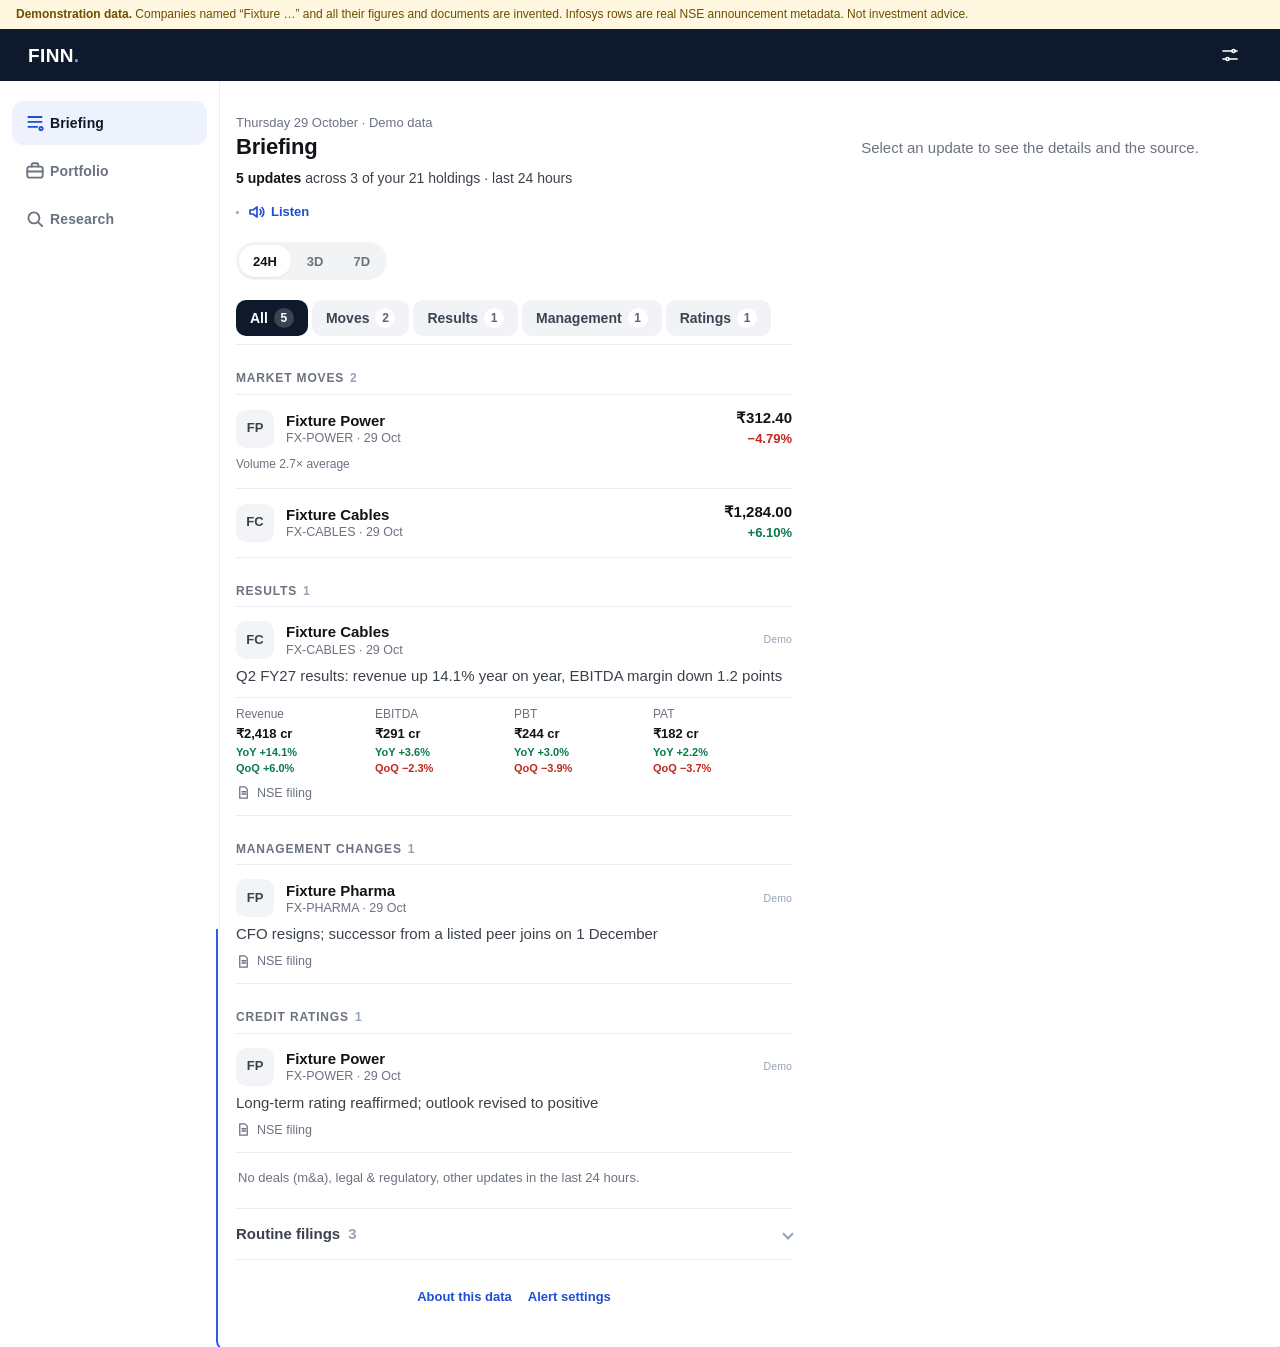
==== commit 4aa375eb: "Speed: staged refresh, parallel fetching, faster research and UI Update" ====
--- a/design/prototype/index.html
+++ b/design/prototype/index.html
@@ -4,16 +4,13 @@
 <meta charset="utf-8">
 <meta name="viewport" content="width=device-width, initial-scale=1, viewport-fit=cover">
 <title>FINN</title>
-<meta name="theme-color" content="#FFFFFF">
+<meta name="theme-color" content="#0E1A2B">
 <link rel="manifest" href="manifest.webmanifest">
 <link rel="icon" href="icon.svg" type="image/svg+xml">
 <link rel="apple-touch-icon" href="icon-192.png">
 <meta name="apple-mobile-web-app-capable" content="yes">
 <meta name="mobile-web-app-capable" content="yes">
 <meta name="apple-mobile-web-app-title" content="FINN">
-<link rel="preconnect" href="https://fonts.googleapis.com">
-<link rel="preconnect" href="https://fonts.gstatic.com" crossorigin>
-<link rel="stylesheet" href="https://fonts.googleapis.com/css2?family=IBM+Plex+Sans:ital,wght@0,400;0,500;0,600;0,700;1,400&display=swap">
 <link rel="stylesheet" href="styles.css">
 </head>
 <body>
--- a/design/prototype/styles.css
+++ b/design/prototype/styles.css
@@ -551,3 +551,110 @@
 .li-sum { margin: 4px 0 0; font-size: var(--fs-sm); color: var(--ink-2); line-height: 1.45; }
 .li-sum::before { content: "Filing: "; color: var(--muted); font-weight: 500; }
 .src-inline { font-size: var(--fs-xs); white-space: nowrap; }
+
+/* ---- v4.1: research conversation ---- */
+.thread { display: flex; flex-direction: column; gap: var(--s-5); margin-top: var(--s-3); }
+.turn { display: flex; flex-direction: column; gap: var(--s-2); scroll-margin-top: calc(var(--top-h) + 56px); }
+.q-bubble { align-self: flex-end; max-width: 85%; margin: 0; padding: 10px 14px; border-radius: 16px 16px 4px 16px;
+  background: var(--accent-wash); color: var(--ink); font-weight: 500; line-height: 1.4; }
+.a-body { border-left: 2px solid var(--rule-2); padding: 2px 0 2px 14px; }
+.a-by { display: block; font-size: 11px; font-weight: 600; letter-spacing: .06em; color: var(--muted); margin-bottom: 6px; }
+.a-msg { margin: 0; color: var(--ink-2); }
+.chips.follow { margin: 2px 0 0 16px; }
+.askbar.listening { border-color: var(--down); box-shadow: 0 0 0 3px var(--down-bg); }
+.askbar.listening [data-act="mic"] { color: var(--down); }
+@media (prefers-reduced-motion: no-preference) { .askbar.listening [data-act="mic"] { animation: pulse 1.2s ease-in-out infinite; } }
+@keyframes pulse { 50% { opacity: .45; } }
+#r-ask .sec-head { display: flex; justify-content: space-between; align-items: baseline; }
+.r-nav { background: #fff; }
+
+/* ======================================================================
+   v5 type & hierarchy (owner: nav must stand apart; less text; clear sizes)
+   Font: the phone's own system font (SF Pro on iPhone, Roboto on Android,
+   Segoe UI on Windows) - what native finance apps use, and nothing to download.
+   Type scale (one job per size):
+     22/700  page title         17/700  detail headline
+     12/700  SECTION LABEL      15/600  company name / item title
+     15/400  body               13/400  meta (symbol, time, source)
+     12/400  caption            11/600  bottom-nav label
+   ====================================================================== */
+:root {
+  --sans: -apple-system, BlinkMacSystemFont, "SF Pro Text", "Segoe UI", Roboto, "Helvetica Neue", Arial, sans-serif;
+  --navy: #0E1A2B; --navy-2: #1B2A40;
+}
+body { font-family: var(--sans); font-size: 15px; line-height: 1.45; letter-spacing: 0; }
+/* top bar: dark, so it never blends with the page */
+.topbar { background: var(--navy); border-bottom: 0; backdrop-filter: none; color: #fff; }
+.wordmark { color: #fff; font: 700 19px/1 var(--sans); letter-spacing: .02em; }
+.wordmark span { color: #6FA0FF; }
+.topbar .menu-btn, .topbar .icon-btn { color: #fff; background: transparent; border-color: transparent; }
+.topbar .menu-btn .lbl { display: none; }
+.banner { background: #FFF7E0; color: #6B4E00; border-bottom: 0; }
+/* bottom nav: white bar with a clear active state (pill behind the icon) */
+.nav { background: #fff; border-top: 1px solid var(--rule); box-shadow: 0 -2px 10px rgba(14, 26, 43, .05); }
+.nav a { color: #7A8494; font: 600 11px/1 var(--sans); letter-spacing: .01em; gap: 4px; }
+.nav a .ic { width: 22px; height: 22px; padding: 3px 14px; box-sizing: content-box; border-radius: 999px; }
+.nav a[aria-current="page"] { color: var(--navy); }
+.nav a[aria-current="page"] .ic { background: #E4ECFF; color: var(--accent); }
+@media (min-width: 1024px) {
+  .nav { box-shadow: none; border-top: 0; border-right: 1px solid var(--rule); }
+  .nav a { font-size: 14px; color: var(--muted); }
+  .nav a .ic { padding: 0; background: none !important; }
+  .nav a[aria-current="page"] { background: #EEF2FC; color: var(--navy); box-shadow: none; }
+}
+/* page titles */
+.hero { padding: 18px 0 8px; }
+.hero .date { font: 400 13px/1.3 var(--sans); color: var(--muted); margin: 0 0 2px; }
+.hero h1, .r-id h1, .co-hero h1, .h1 { font: 700 22px/1.2 var(--sans); letter-spacing: -.01em; color: var(--ink); }
+.hero .sum { font: 400 14px/1.4 var(--sans); color: var(--ink-2); margin: 4px 0 10px; }
+.hero .sum b { font-weight: 600; }
+.hero-meta { font-size: 13px; }
+/* section labels: small caps style, clearly not content */
+.sec-head { margin: 26px 0 8px; }
+.sec-title, .r-h3 { font: 700 12px/1.2 var(--sans) !important; text-transform: uppercase; letter-spacing: .07em; color: var(--muted) !important; }
+.sec-title .n { color: var(--faint); font-weight: 600; margin-left: 6px; }
+.sec-sub { font-size: 12px; }
+/* tabs and filters: one style everywhere - 14px, active = navy + accent underline */
+.chips, .r-nav, .tabs { gap: 20px; }
+.chip, .r-nav button, .tabs a { font: 500 14px/1 var(--sans) !important; color: #7A8494; }
+.chip[aria-pressed="true"], .tabs a[aria-current="page"] { color: var(--navy) !important; font-weight: 700 !important; border-bottom-color: var(--accent) !important; }
+.seg-b { font: 600 13px/1 var(--sans); }
+/* list items */
+.li { padding-top: 14px; padding-bottom: 14px; }
+.li-co .nm { font: 600 15px/1.3 var(--sans); color: var(--ink); }
+.li-co .sub, .li-meta { font: 400 12.5px/1.3 var(--sans); color: var(--muted); }
+.li-head { font: 400 15px/1.45 var(--sans); color: var(--ink-2); margin-top: 6px; -webkit-line-clamp: 2; }
+.li-sum { font-size: 13.5px; color: var(--ink-2); display: -webkit-box; -webkit-line-clamp: 2; -webkit-box-orient: vertical; overflow: hidden; }
+.li-sum::before { content: none; }
+.li-right .px { font: 600 15px/1.2 var(--sans); }
+.pill { font: 600 13px/1.2 var(--sans); }
+.avatar { width: 38px; height: 38px; font-size: 13px; border-radius: 10px; }
+/* detail and research body text */
+.detail h2 { font: 700 19px/1.3 var(--sans); }
+.detail h3, .label { font: 700 12px/1 var(--sans); letter-spacing: .07em; }
+.claims li, .obs li { font-size: 15px; line-height: 1.5; color: var(--ink); }
+.caption, .note { font-size: 12.5px; }
+.g-tile .k, .stats dt, .tile .k { font-size: 12px; color: var(--muted); font-weight: 500; }
+.g-tile .v { font-size: 19px; font-weight: 700; }
+.stats dd { font-size: 15px; font-weight: 600; }
+.q-bubble { font-size: 15px; }
+.a-by { font-size: 11px; }
+.r-id .sub, .co-hero .sub { font-size: 13px; }
+
+/* ---- v5.1 tab bars (Briefing filters, Research sections): a clear, app-style navigation control ----
+   A grey track with white "selected" tab, sticky under the top bar, so it reads as navigation, not content. */
+.tabbar { position: sticky; top: var(--top-h); z-index: 6; display: flex; gap: 4px; overflow-x: auto; scrollbar-width: none;
+  margin: 6px calc(-1 * var(--s-4)) 12px; padding: 8px var(--s-4); background: #fff; border: 0; border-bottom: 1px solid var(--rule); }
+.tabbar::-webkit-scrollbar { display: none; }
+.tabbar .chip { flex: none; display: inline-flex; align-items: center; gap: 6px; min-height: 36px; padding: 0 14px;
+  border: 0 !important; border-radius: 10px; background: #F1F3F6; color: #3B4452 !important;
+  font: 600 14px/1 var(--sans) !important; letter-spacing: 0; cursor: pointer; white-space: nowrap; }
+.tabbar .chip .n { display: inline-grid; place-items: center; min-width: 20px; height: 20px; padding: 0 6px; border-radius: 999px;
+  background: #fff; color: #5B6575; font: 600 12px/1 var(--sans); margin: 0; }
+.tabbar .chip:hover { background: #E7EAF0; }
+.tabbar .chip[aria-pressed="true"] { background: var(--navy); color: #fff !important; }
+.tabbar .chip[aria-pressed="true"] .n { background: rgba(255, 255, 255, .18); color: #fff; }
+.tabbar .chip.zero { display: none; }
+.tabbar .chip:focus-visible { outline: 2px solid var(--accent); outline-offset: 2px; }
+.r-nav.tabbar { top: var(--top-h); }
+@media (min-width: 1024px) { .tabbar { margin-left: 0; margin-right: 0; padding-left: 0; padding-right: 0; } }
